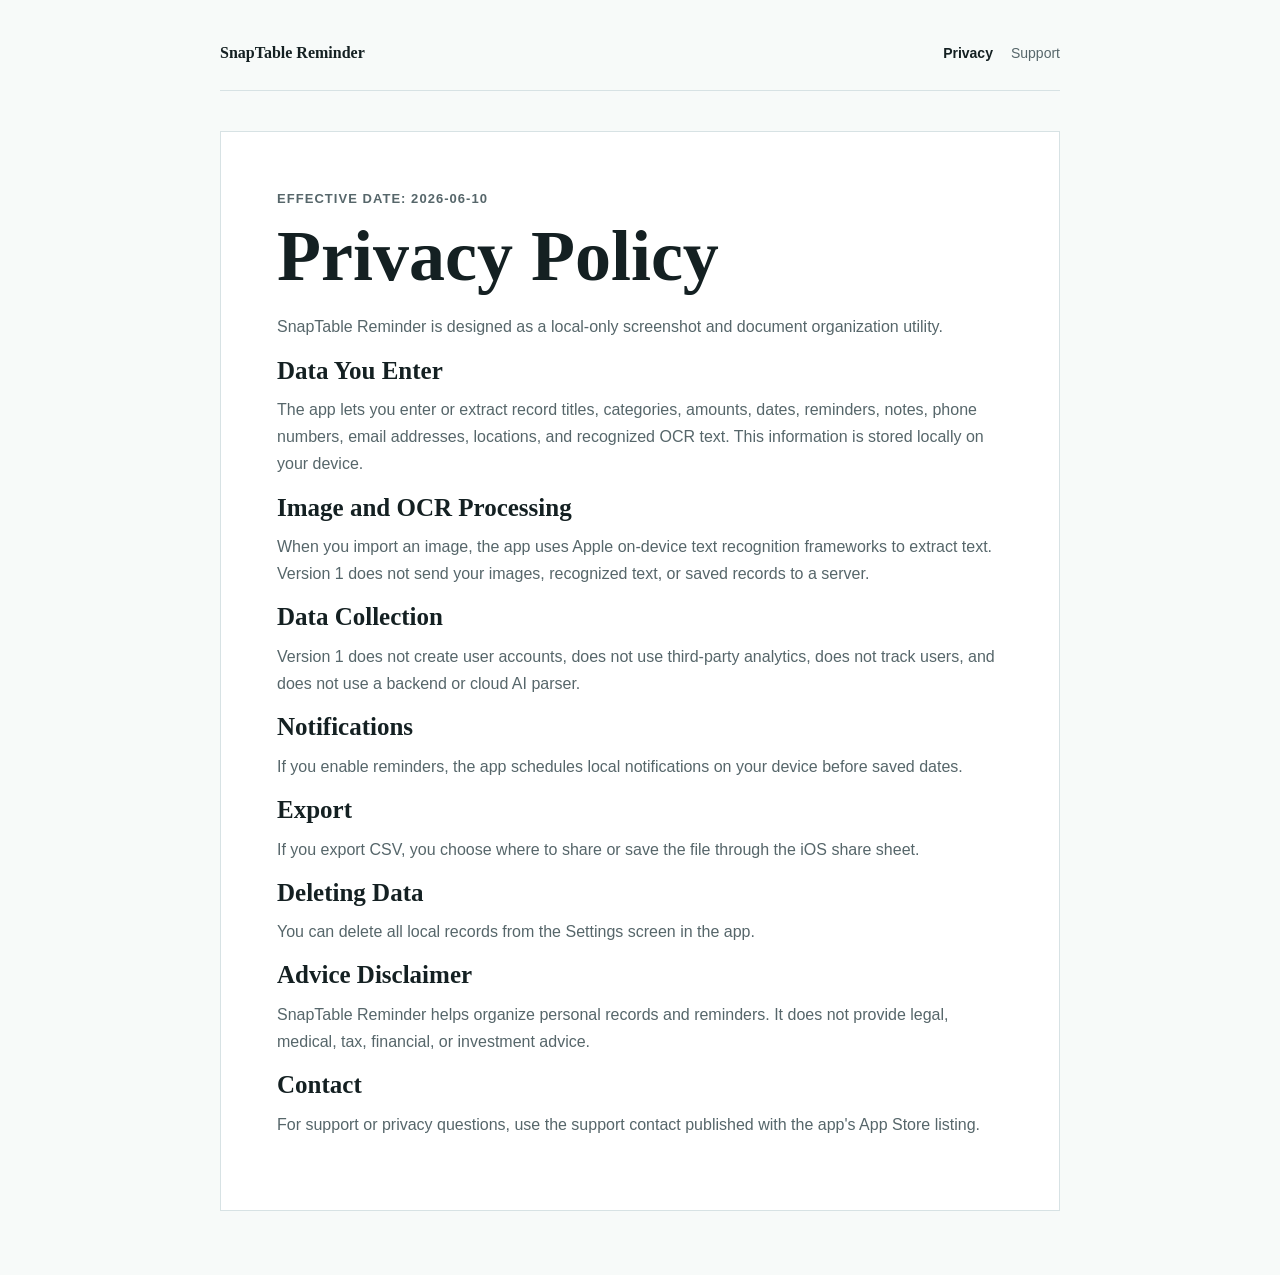
==== site/privacy.html @ 53bee6c2 "feat: add document scanning and app store site" ====
<!doctype html>
<html lang="en">
<head>
  <meta charset="utf-8">
  <meta name="viewport" content="width=device-width, initial-scale=1">
  <title>SnapTable Reminder Privacy Policy</title>
  <meta name="description" content="Privacy policy for SnapTable Reminder.">
  <link rel="stylesheet" href="styles.css">
</head>
<body>
  <main class="page narrow">
    <nav class="topbar" aria-label="Primary">
      <a class="brand" href="index.html">SnapTable Reminder</a>
      <div class="navlinks">
        <a href="privacy.html" aria-current="page">Privacy</a>
        <a href="support.html">Support</a>
      </div>
    </nav>

    <article class="doc">
      <p class="eyebrow">Effective date: 2026-06-10</p>
      <h1>Privacy Policy</h1>
      <p>SnapTable Reminder is designed as a local-only screenshot and document organization utility.</p>

      <h2>Data You Enter</h2>
      <p>The app lets you enter or extract record titles, categories, amounts, dates, reminders, notes, phone numbers, email addresses, locations, and recognized OCR text. This information is stored locally on your device.</p>

      <h2>Image and OCR Processing</h2>
      <p>When you import an image, the app uses Apple on-device text recognition frameworks to extract text. Version 1 does not send your images, recognized text, or saved records to a server.</p>

      <h2>Data Collection</h2>
      <p>Version 1 does not create user accounts, does not use third-party analytics, does not track users, and does not use a backend or cloud AI parser.</p>

      <h2>Notifications</h2>
      <p>If you enable reminders, the app schedules local notifications on your device before saved dates.</p>

      <h2>Export</h2>
      <p>If you export CSV, you choose where to share or save the file through the iOS share sheet.</p>

      <h2>Deleting Data</h2>
      <p>You can delete all local records from the Settings screen in the app.</p>

      <h2>Advice Disclaimer</h2>
      <p>SnapTable Reminder helps organize personal records and reminders. It does not provide legal, medical, tax, financial, or investment advice.</p>

      <h2>Contact</h2>
      <p>For support or privacy questions, use the support contact published with the app's App Store listing.</p>
    </article>
  </main>
</body>
</html>
---- site/styles.css ----
:root {
  color-scheme: light;
  --ink: #142022;
  --muted: #56666a;
  --line: #d7e2e4;
  --paper: #f7faf9;
  --panel: #ffffff;
  --teal: #167d83;
  --blue: #2d5fa7;
  --gold: #c9953a;
}

* {
  box-sizing: border-box;
}

body {
  margin: 0;
  background: var(--paper);
  color: var(--ink);
  font-family: ui-serif, Georgia, "Times New Roman", serif;
}

a {
  color: inherit;
}

.page {
  width: min(1120px, calc(100vw - 32px));
  margin: 0 auto;
  padding: 28px 0 64px;
}

.page.narrow {
  width: min(840px, calc(100vw - 32px));
}

.topbar {
  display: flex;
  align-items: center;
  justify-content: space-between;
  gap: 24px;
  padding: 16px 0 28px;
  border-bottom: 1px solid var(--line);
}

.brand {
  font-weight: 700;
  text-decoration: none;
  letter-spacing: 0;
}

.navlinks {
  display: flex;
  gap: 18px;
  font-family: ui-sans-serif, -apple-system, BlinkMacSystemFont, "Segoe UI", sans-serif;
  font-size: 14px;
}

.navlinks a {
  color: var(--muted);
  text-decoration: none;
}

.navlinks a[aria-current="page"] {
  color: var(--ink);
  font-weight: 700;
}

.hero {
  display: grid;
  grid-template-columns: minmax(0, 1.05fr) minmax(320px, 0.95fr);
  gap: 48px;
  align-items: center;
  min-height: 620px;
}

.eyebrow {
  color: var(--teal);
  font-family: ui-sans-serif, -apple-system, BlinkMacSystemFont, "Segoe UI", sans-serif;
  font-size: 13px;
  font-weight: 700;
  letter-spacing: 0.08em;
  text-transform: uppercase;
}

h1,
h2,
h3,
p {
  margin-top: 0;
}

h1 {
  max-width: 760px;
  font-size: clamp(48px, 8vw, 96px);
  line-height: 0.92;
  letter-spacing: 0;
  margin-bottom: 24px;
}

.lede {
  color: var(--muted);
  font-family: ui-sans-serif, -apple-system, BlinkMacSystemFont, "Segoe UI", sans-serif;
  font-size: 19px;
  line-height: 1.65;
  max-width: 620px;
}

.device-card {
  display: grid;
  place-items: center;
  min-height: 520px;
  border: 1px solid var(--line);
  background: linear-gradient(135deg, rgba(22, 125, 131, 0.11), rgba(45, 95, 167, 0.13));
}

.phone {
  width: min(300px, 86%);
  padding: 18px;
  border: 10px solid var(--ink);
  border-radius: 38px;
  background: var(--panel);
  box-shadow: 0 22px 60px rgba(20, 32, 34, 0.18);
  font-family: ui-sans-serif, -apple-system, BlinkMacSystemFont, "Segoe UI", sans-serif;
}

.phone-header {
  font-weight: 700;
  margin-bottom: 16px;
}

.scan-box {
  display: grid;
  gap: 10px;
  padding: 20px;
  min-height: 150px;
  background: #e9f2f3;
  border: 2px dashed var(--teal);
  margin-bottom: 18px;
}

.scan-box span,
.record-row {
  display: block;
  height: 14px;
  background: #c9d9dc;
}

.scan-box span:nth-child(2) {
  width: 82%;
}

.scan-box span:nth-child(3) {
  width: 64%;
}

.record-row {
  height: auto;
  margin-top: 10px;
  padding: 10px 12px;
  background: #f1f5f5;
  border-left: 4px solid var(--gold);
  font-size: 13px;
}

.record-row.strong {
  font-weight: 700;
}

.details {
  display: grid;
  grid-template-columns: repeat(3, 1fr);
  gap: 18px;
}

.details article,
.doc {
  background: var(--panel);
  border: 1px solid var(--line);
}

.details article {
  padding: 28px;
}

.details h2,
.doc h2 {
  font-size: 25px;
  line-height: 1.1;
  margin-bottom: 12px;
}

.details p,
.doc p {
  color: var(--muted);
  font-family: ui-sans-serif, -apple-system, BlinkMacSystemFont, "Segoe UI", sans-serif;
  line-height: 1.7;
}

.doc {
  margin-top: 40px;
  padding: clamp(28px, 5vw, 56px);
}

.doc h1 {
  font-size: clamp(42px, 7vw, 72px);
}

.doc h3 {
  margin-bottom: 8px;
  font-family: ui-sans-serif, -apple-system, BlinkMacSystemFont, "Segoe UI", sans-serif;
}

@media (max-width: 820px) {
  .topbar,
  .hero,
  .details {
    display: block;
  }

  .navlinks {
    margin-top: 14px;
  }

  .hero {
    min-height: auto;
    padding: 48px 0;
  }

  .device-card {
    min-height: 420px;
    margin-top: 32px;
  }

  .details article + article {
    margin-top: 16px;
  }
}
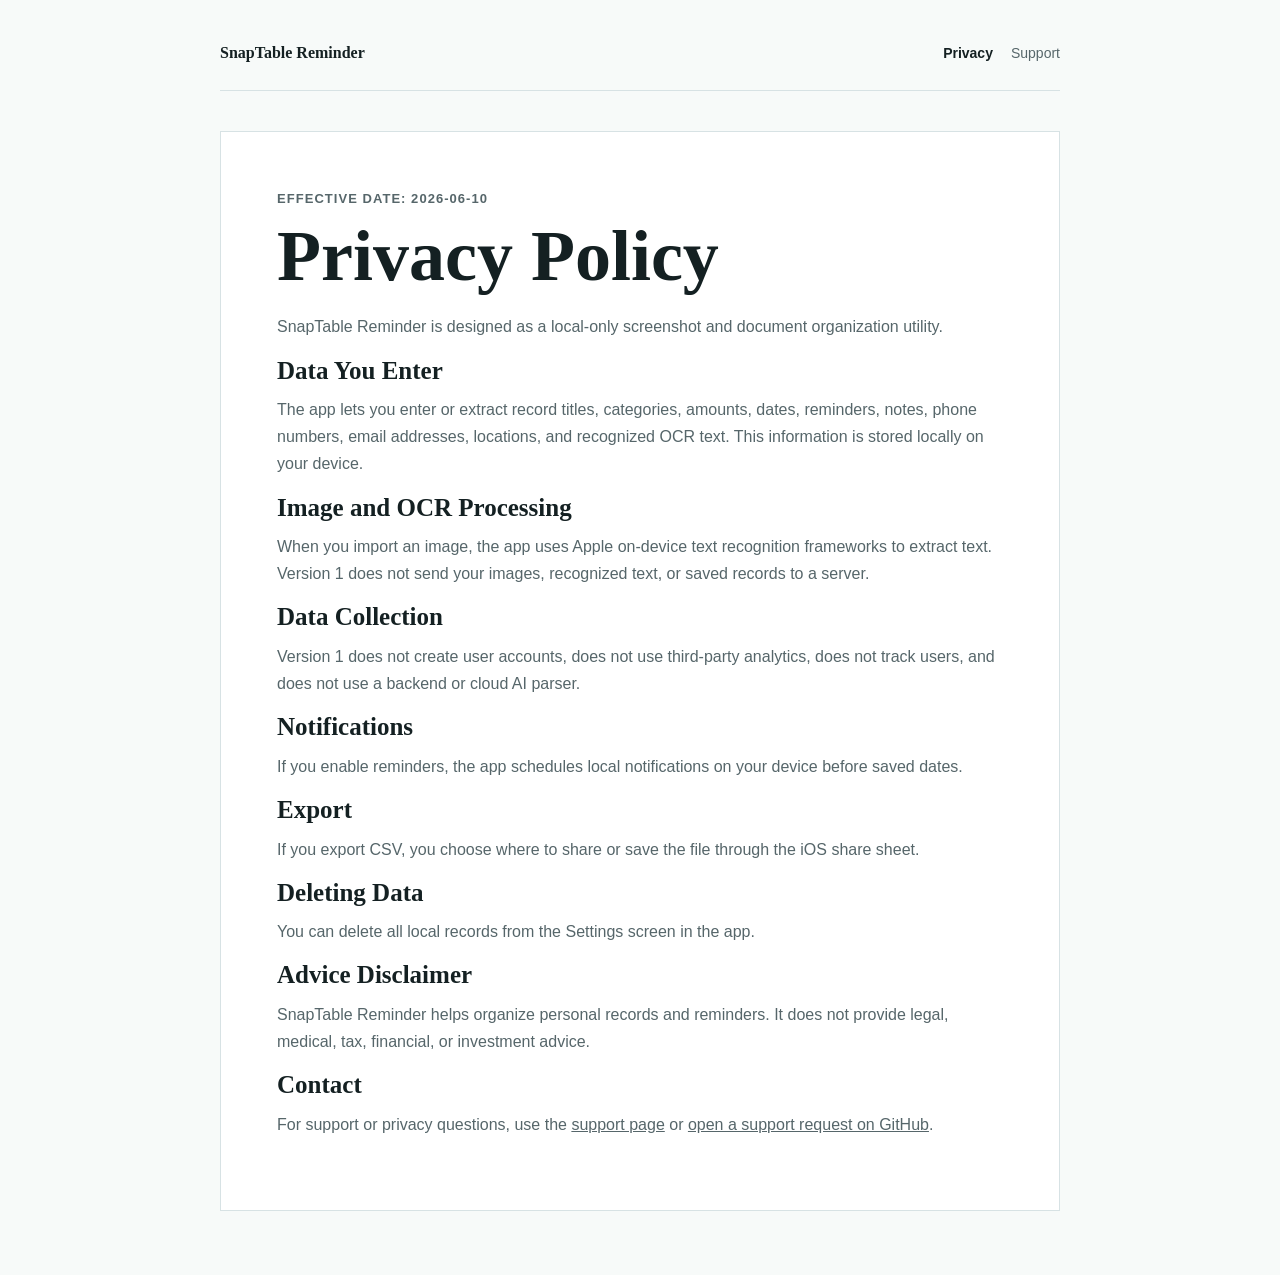
==== commit f09e0ab6: "docs: add public support request links" ====
--- a/site/privacy.html
+++ b/site/privacy.html
@@ -44,7 +44,7 @@
       <p>SnapTable Reminder helps organize personal records and reminders. It does not provide legal, medical, tax, financial, or investment advice.</p>
 
       <h2>Contact</h2>
-      <p>For support or privacy questions, use the support contact published with the app's App Store listing.</p>
+      <p>For support or privacy questions, use the <a href="support.html">support page</a> or <a href="https://github.com/ahuxxly/snaptable-reminder-ios/issues">open a support request on GitHub</a>.</p>
     </article>
   </main>
 </body>
